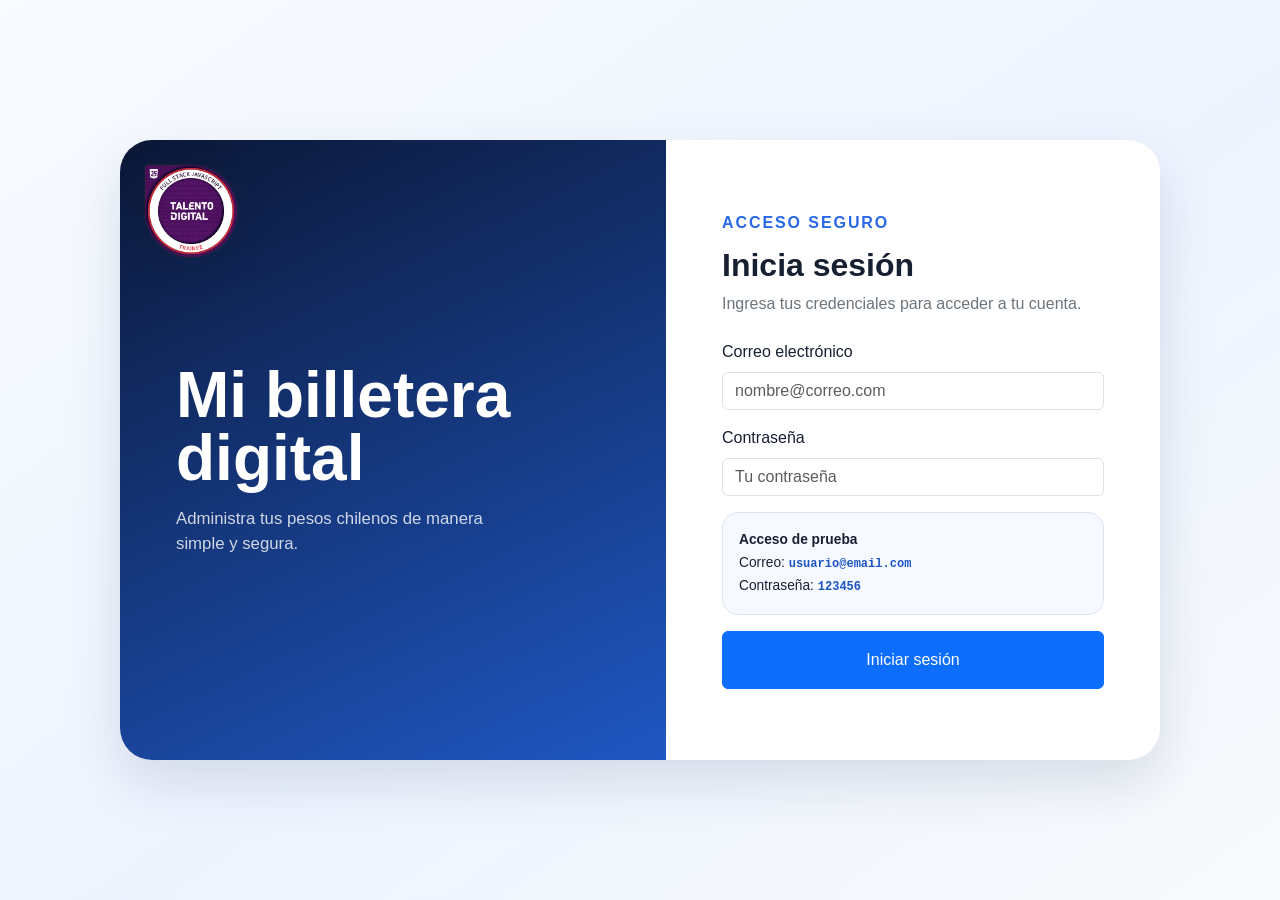
==== deposit.html @ d6748f27 "feat: :sparkles: first comitt adding all files" ====
<!doctype html>
<html lang="es-CL">
  <head>
    <meta charset="utf-8" />
    <meta name="viewport" content="width=device-width, initial-scale=1" />
    <meta name="description" content="Depositar dinero en la billetera" />
    <title>Billetera | Depositar</title>
    <link rel="icon" href="./assets/img/logoTD/js_logo.png" />
    <link
      href="https://cdn.jsdelivr.net/npm/bootstrap@5.3.8/dist/css/bootstrap.min.css"
      rel="stylesheet"
      integrity="sha384-sRIl4kxILFvY47J16cr9ZwB07vP4J8+LH7qKQnuqkuIAvNWLzeN8tE5YBujZqJLB"
      crossorigin="anonymous"
    />
    <link rel="stylesheet" href="./assets/css/styles.css" />
  </head>

  <body class="app-page">
    <main class="app-shell">
      <section class="app-hero" aria-labelledby="deposit-title">
        <div>
          <img
            class="brand-logo"
            src="./assets/img/logoTD/js_logo.png"
            alt="Logo Talento Digital JS"
          />
          <h1 id="deposit-title">Depositar dinero</h1>
          <p>Incrementa el saldo disponible en tu billetera.</p>
        </div>
      </section>

      <section class="app-panel" aria-labelledby="deposit-form-title">
        <a href="menu.html" class="btn btn-outline-secondary mb-3">
          ← Volver al menú
        </a>
        <p class="section-label">Depósito en CLP</p>
        <h2 id="deposit-form-title">Realizar depósito</h2>

        <div class="balance-card my-3">
          <span>Saldo actual</span>
          <strong id="saldo-deposito">$0</strong>
        </div>

        <div id="alert-container" aria-live="polite"></div>

        <form id="deposit-form" novalidate>
          <div class="mb-4">
            <label class="form-label" for="monto-deposito">
              Monto a depositar
            </label>
            <input
              class="form-control form-control-lg"
              id="monto-deposito"
              type="number"
              min="1"
              step="1"
              inputmode="numeric"
              placeholder="Ej: 15000"
              required
            />
            <div class="invalid-feedback">
              Ingresa un monto entero mayor a cero.
            </div>
          </div>

          <button class="btn btn-primary w-100 py-3" type="submit">
            Realizar depósito
          </button>
        </form>

        <p id="leyenda-deposito" class="text-success fw-semibold mt-3 d-none"></p>
      </section>
    </main>

    <script
      src="https://code.jquery.com/jquery-3.7.1.min.js"
      integrity="sha256-/JqT3SQfawRcv/BIHPThkBvs0OEvtFFmqPF/lYI/Cxo="
      crossorigin="anonymous"
    ></script>
    <script src="./assets/js/billetera.js"></script>
    <script src="./assets/js/deposit.js"></script>
  </body>
</html>
---- assets/css/styles.css ----
:root {
  --wallet-primary: #2867e8;
  --wallet-ink: #172033;
  --wallet-muted: #667085;
  --wallet-surface: #f6f9ff;
  --wallet-border: #dbe4f2;
}

body,
button,
input,
select {
  font-family: "Trebuchet MS", "Segoe UI", sans-serif;
}

.app-page {
  min-height: 100vh;
  display: grid;
  place-items: center;
  padding: 2rem 1rem;
  color: var(--wallet-ink);
  background: linear-gradient(145deg, #f8fbff, #eef4ff 55%, #f8fafc);
}

.app-shell {
  position: relative;
  width: min(100%, 1040px);
  min-height: 620px;
  display: grid;
  grid-template-columns: 1.05fr 0.95fr;
  overflow: hidden;
  background: #fff;
  border-radius: 2rem;
  box-shadow: 0 22px 55px rgba(15, 35, 75, 0.13);
}

.app-hero,
.app-panel {
  padding: clamp(2rem, 5vw, 3.5rem);
}

.app-hero {
  display: flex;
  align-items: center;
  color: #fff;
  background: linear-gradient(155deg, #0b1736, #1f57c3);
}

.brand-logo {
  position: absolute;
  top: 1.25rem;
  left: 1.25rem;
  z-index: 1000;
  width: clamp(5.5rem, 8vw, 7rem);
  height: auto;
  filter: drop-shadow(0 0.5rem 1rem rgba(15, 23, 42, 0.2));
}

.app-hero h1 {
  max-width: 11ch;
  margin: 1.25rem 0 1rem;
  font-size: clamp(2.35rem, 5vw, 4.2rem);
  font-weight: 800;
  line-height: 0.98;
}

.app-hero p {
  max-width: 36ch;
  margin: 0;
  color: rgba(255, 255, 255, 0.8);
  font-size: 1.05rem;
}

.app-panel {
  min-width: 0;
  display: flex;
  flex-direction: column;
  justify-content: center;
}

.app-panel > a.btn {
  align-self: flex-start;
}

.app-panel h2 {
  margin-bottom: 0.5rem;
  font-size: 2rem;
  font-weight: 800;
}

.section-label {
  margin-bottom: 0.65rem;
  color: var(--wallet-primary);
  font-weight: 900;
  letter-spacing: 0.12em;
  text-transform: uppercase;
}

.demo-card,
.balance-card,
.transfer-details,
.empty-state {
  padding: 1rem;
  background: var(--wallet-surface);
  border: 1px solid var(--wallet-border);
  border-radius: 1rem;
}

.demo-card {
  font-size: 0.86rem;
  line-height: 1.65;
}

.demo-card code {
  color: #1d55c6;
  font-weight: 700;
}

.balance-card,
.transfer-details,
.empty-state {
  display: flex;
  flex-direction: column;
  gap: 0.25rem;
}

.balance-card strong {
  color: #17864b;
  font-size: 1.8rem;
}

.balance-card span,
.contact-item small,
.transaction-item small,
.transfer-details span,
.empty-state span {
  color: var(--wallet-muted);
}

.action-stack {
  display: grid;
  gap: 0.75rem;
}

.action-stack .btn {
  min-height: 3rem;
}

.contact-list,
.transaction-list {
  max-height: 20rem;
  overflow-y: auto;
}

.contact-item,
.transaction-item {
  display: flex;
  align-items: center;
  justify-content: space-between;
  gap: 1rem;
}

.contact-item strong,
.contact-item small,
.transaction-item strong,
.transaction-item small {
  display: block;
}

.contact-item.active small {
  color: rgba(255, 255, 255, 0.82);
}

.contact-item.active .badge {
  color: #fff !important;
  background: rgba(255, 255, 255, 0.2) !important;
}

.transaction-item > span {
  min-width: 0;
}

.transaction-item > strong {
  flex: 0 0 auto;
}

.empty-state {
  margin: 0;
  text-align: center;
}

@media (max-width: 820px) {
  .app-shell {
    min-height: auto;
    grid-template-columns: 1fr;
    max-width: 560px;
  }

  .app-hero {
    padding-top: 8.5rem;
  }

  .app-hero h1 {
    max-width: 13ch;
    font-size: 2.5rem;
  }
}

@media (max-width: 576px) {
  .app-page {
    display: block;
    padding: 0;
    background: #fff;
  }

  .app-shell {
    min-height: 100vh;
    border-radius: 0;
  }

  .app-hero,
  .app-panel {
    padding: 1.5rem 1.25rem;
  }

  .brand-logo {
    top: 0.75rem;
    left: 0.75rem;
    width: 5.25rem;
  }

  .app-hero {
    padding-top: 7rem;
  }

  .app-panel > a.btn {
    align-self: stretch;
  }
}
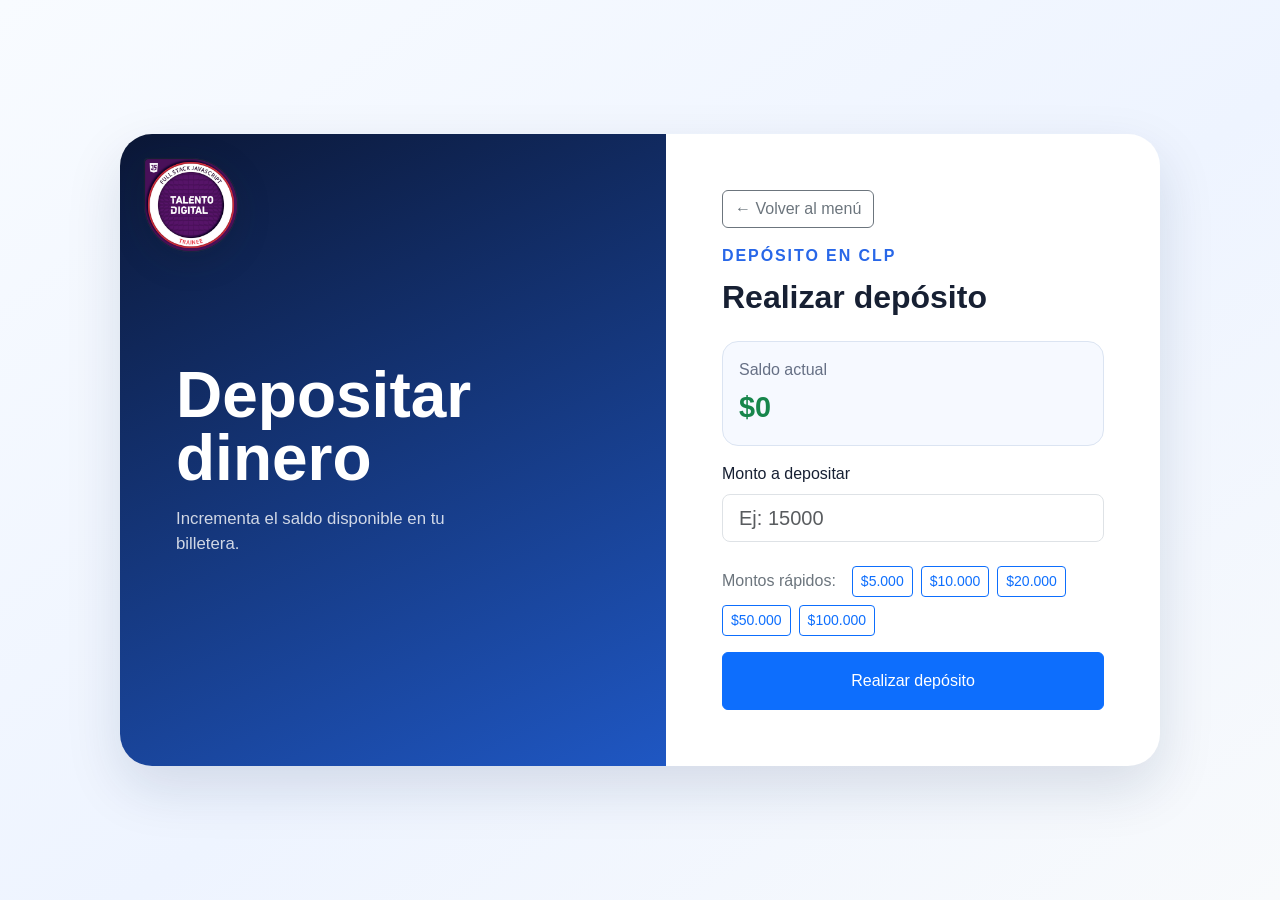
==== commit c1cd13ff: "feat: :zap: implement deposit interface and logic UI (deposit.html): - Current balance display - Amo" ====
--- a/deposit.html
+++ b/deposit.html
@@ -63,12 +63,57 @@
             </div>
           </div>
 
+          <!-- 🆕 BOTONES DE MONTOS RÁPIDOS -->
+          <div class="d-flex gap-2 mb-3 flex-wrap">
+            <span class="text-secondary me-2 align-self-center"
+              >Montos rápidos:</span
+            >
+            <button
+              type="button"
+              class="btn btn-outline-primary btn-sm monto-rapido"
+              data-monto="5000"
+            >
+              $5.000
+            </button>
+            <button
+              type="button"
+              class="btn btn-outline-primary btn-sm monto-rapido"
+              data-monto="10000"
+            >
+              $10.000
+            </button>
+            <button
+              type="button"
+              class="btn btn-outline-primary btn-sm monto-rapido"
+              data-monto="20000"
+            >
+              $20.000
+            </button>
+            <button
+              type="button"
+              class="btn btn-outline-primary btn-sm monto-rapido"
+              data-monto="50000"
+            >
+              $50.000
+            </button>
+            <button
+              type="button"
+              class="btn btn-outline-primary btn-sm monto-rapido"
+              data-monto="100000"
+            >
+              $100.000
+            </button>
+          </div>
+
           <button class="btn btn-primary w-100 py-3" type="submit">
             Realizar depósito
           </button>
         </form>
 
-        <p id="leyenda-deposito" class="text-success fw-semibold mt-3 d-none"></p>
+        <p
+          id="leyenda-deposito"
+          class="text-success fw-semibold mt-3 d-none"
+        ></p>
       </section>
     </main>
 
